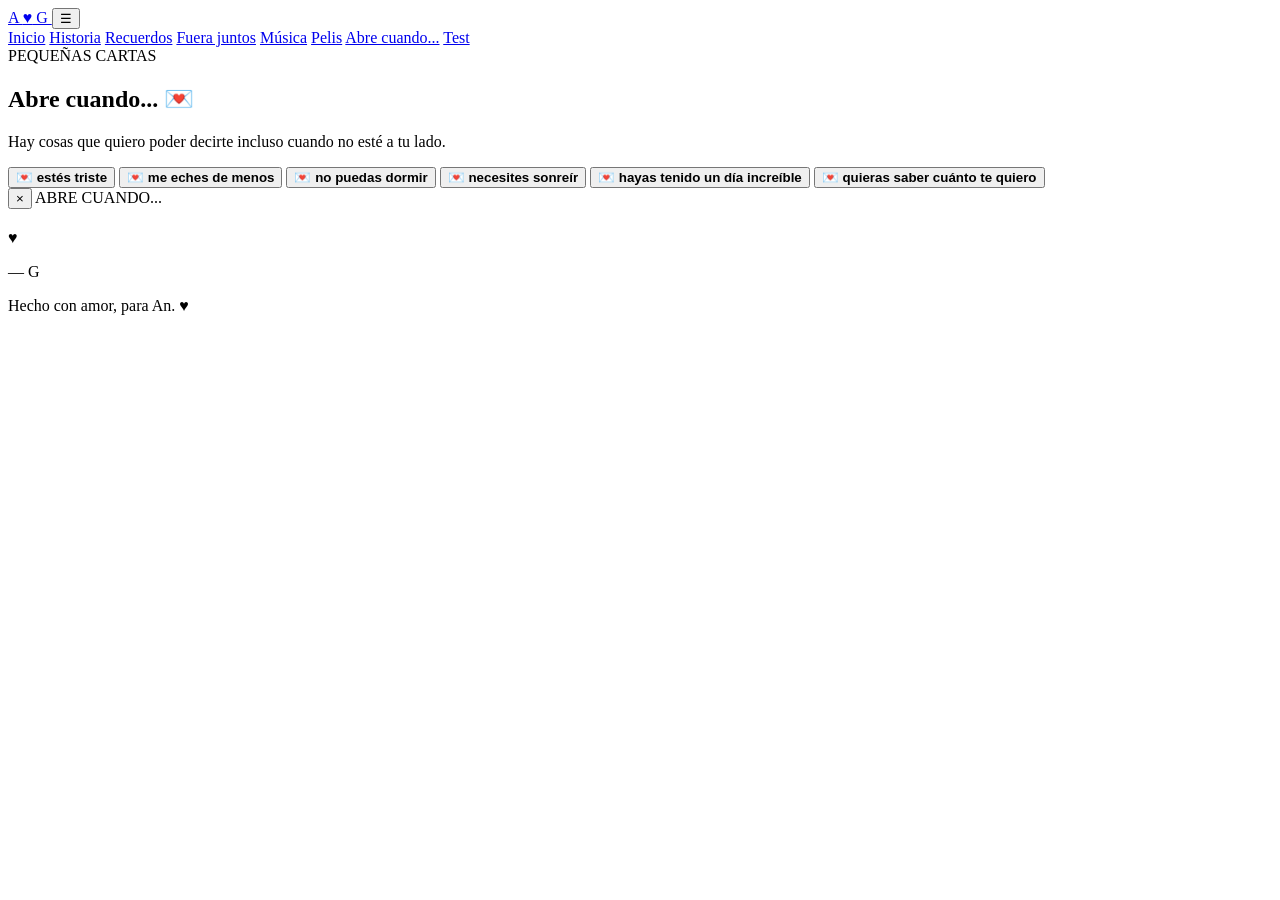
==== abre-cuando.html @ bdfc3ad5 "Create abre-cuando.html" ====
<!DOCTYPE html>
<html lang="es">

<head>

    <meta charset="UTF-8">

    <meta
        name="viewport"
        content="width=device-width, initial-scale=1.0"
    >

    <title>Abre cuando... ♥</title>

    <link rel="stylesheet" href="style.css">

</head>

<body>

<div class="floating-hearts"></div>

<header class="site-header">

    <a href="home.html" class="logo">
        A <span>♥</span> G
    </a>

    <button class="mobile-menu">
        ☰
    </button>

    <nav class="navigation">

        <a href="home.html">Inicio</a>
        <a href="historia.html">Historia</a>
        <a href="recuerdos.html">Recuerdos</a>
        <a href="fuera-juntos.html">Fuera juntos</a>
        <a href="musica.html">Música</a>
        <a href="pelis.html">Pelis</a>
        <a href="abre-cuando.html">Abre cuando...</a>
        <a href="test.html">Test</a>

    </nav>

</header>


<main>

<section class="section">

    <div class="section-heading">

        <span class="small-title">
            PEQUEÑAS CARTAS
        </span>

        <h1>
            Abre cuando... 💌
        </h1>

        <p>
            Hay cosas que quiero poder decirte incluso cuando
            no esté a tu lado.
        </p>

    </div>


    <div class="when-grid">


        <button
            class="when-card"
            data-title="estés triste"
            data-message="ESCRIBE AQUÍ TU CARTA PARA CUANDO ESTÉ TRISTE."
        >

            <span>
                💌
            </span>

            <strong>
                estés triste
            </strong>

        </button>


        <button
            class="when-card"
            data-title="me eches de menos"
            data-message="ESCRIBE AQUÍ TU CARTA PARA CUANDO ME ECHE DE MENOS."
        >

            <span>
                💌
            </span>

            <strong>
                me eches de menos
            </strong>

        </button>


        <button
            class="when-card"
            data-title="no puedas dormir"
            data-message="ESCRIBE AQUÍ TU CARTA DE BUENAS NOCHES."
        >

            <span>
                💌
            </span>

            <strong>
                no puedas dormir
            </strong>

        </button>


        <button
            class="when-card"
            data-title="necesites sonreír"
            data-message="ESCRIBE AQUÍ ALGO QUE SEPAS QUE LE HARÁ SONREÍR."
        >

            <span>
                💌
            </span>

            <strong>
                necesites sonreír
            </strong>

        </button>


        <button
            class="when-card"
            data-title="hayas tenido un día increíble"
            data-message="ESCRIBE AQUÍ UN MENSAJE PARA CELEBRARLO."
        >

            <span>
                💌
            </span>

            <strong>
                hayas tenido un día increíble
            </strong>

        </button>


        <button
            class="when-card"
            data-title="quieras saber cuánto te quiero"
            data-message="ESCRIBE AQUÍ TODO LO QUE QUIERAS DECIRLE."
        >

            <span>
                💌
            </span>

            <strong>
                quieras saber cuánto te quiero
            </strong>

        </button>


    </div>

</section>

</main>


<!-- MODAL -->

<div class="letter-modal" id="letterModal">

    <div class="modal-content">

        <button
            class="modal-close"
            id="modalClose"
        >
            ×
        </button>

        <span class="small-title">
            ABRE CUANDO...
        </span>

        <h2 id="modalTitle">
        </h2>

        <div class="ornament">
            ♥
        </div>

        <p id="modalMessage">
        </p>

        <p class="signature">
            — G
        </p>

    </div>

</div>


<footer>
    Hecho con amor, para An. ♥
</footer>

<script src="script.js"></script>

</body>
</html>
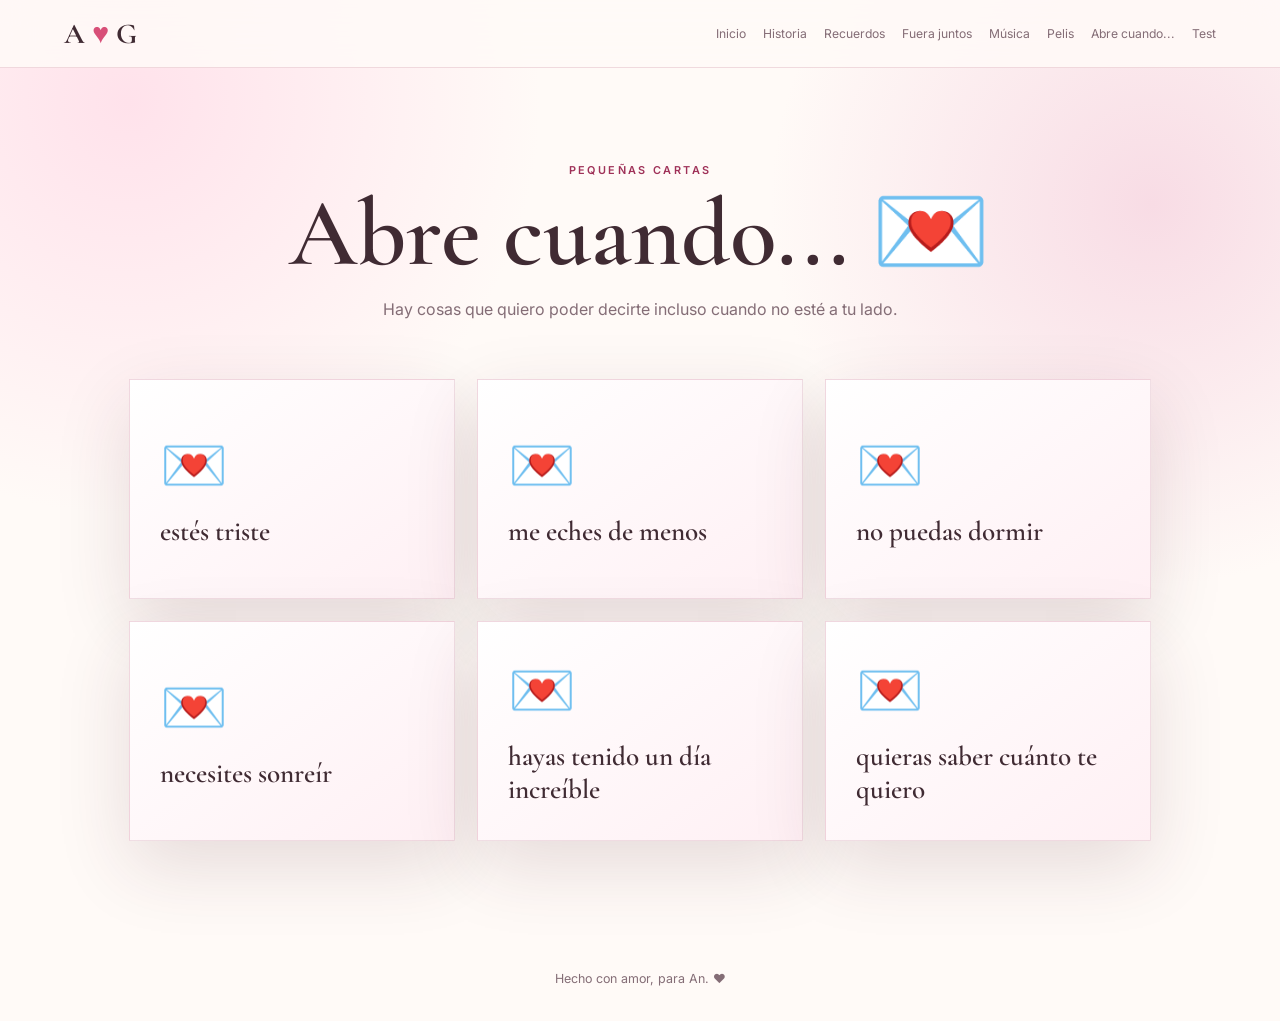
==== commit 7b49ab73: "Update abre-cuando.html" ====
--- a/abre-cuando.html
+++ b/abre-cuando.html
@@ -1,6 +1,6 @@
 <!DOCTYPE html>
 <html lang="es">
-
+    
 <head>
 
     <meta charset="UTF-8">
--- a/style.css
+++ b/style.css
@@ -0,0 +1,2168 @@
+@import url(
+    'https://fonts.googleapis.com/css2?family=Cormorant+Garamond:wght@400;500;600;700&family=Inter:wght@400;500;600&display=swap'
+);
+
+
+/* =========================================
+   VARIABLES
+========================================= */
+
+:root {
+
+    --background: #fffaf7;
+
+    --paper: #ffffff;
+
+    --pink-light: #fff0f4;
+
+    --pink: #d84f78;
+
+    --pink-dark: #9f3158;
+
+    --text: #402b33;
+
+    --muted: #846d76;
+
+    --border: rgba(159, 49, 88, 0.16);
+
+    --shadow:
+        0 25px 70px rgba(77, 35, 51, 0.14);
+
+    --serif:
+        "Cormorant Garamond",
+        Georgia,
+        serif;
+
+    --sans:
+        "Inter",
+        Arial,
+        sans-serif;
+
+}
+
+
+/* =========================================
+   RESET
+========================================= */
+
+* {
+
+    margin: 0;
+
+    padding: 0;
+
+    box-sizing: border-box;
+
+}
+
+
+html {
+
+    scroll-behavior: smooth;
+
+}
+
+
+body {
+
+    min-height: 100vh;
+
+    background:
+
+        radial-gradient(
+            circle at 10% 10%,
+            #ffe2eb,
+            transparent 28%
+        ),
+
+        radial-gradient(
+            circle at 90% 20%,
+            #f8dce5,
+            transparent 27%
+        ),
+
+        var(--background);
+
+    color: var(--text);
+
+    font-family: var(--sans);
+
+    overflow-x: hidden;
+
+}
+
+
+/* textura */
+
+body::before {
+
+    content: "";
+
+    position: fixed;
+
+    inset: 0;
+
+    pointer-events: none;
+
+    opacity: 0.18;
+
+    background-image:
+        radial-gradient(
+            #b65d79 0.5px,
+            transparent 0.5px
+        );
+
+    background-size: 22px 22px;
+
+    z-index: 0;
+
+}
+
+
+img {
+
+    max-width: 100%;
+
+}
+
+
+button,
+input {
+
+    font-family: inherit;
+
+}
+
+
+/* =========================================
+   CORAZONES
+========================================= */
+
+.floating-hearts {
+
+    position: fixed;
+
+    inset: 0;
+
+    pointer-events: none;
+
+    overflow: hidden;
+
+    z-index: 0;
+
+}
+
+
+.floating-heart {
+
+    position: absolute;
+
+    bottom: -40px;
+
+    color: var(--pink);
+
+    opacity: 0.14;
+
+    animation:
+        heartRise linear forwards;
+
+}
+
+
+@keyframes heartRise {
+
+    from {
+
+        transform:
+            translateY(0)
+            rotate(0deg);
+
+        opacity: 0;
+
+    }
+
+    10% {
+
+        opacity: 0.14;
+
+    }
+
+    to {
+
+        transform:
+            translateY(-115vh)
+            rotate(35deg);
+
+        opacity: 0;
+
+    }
+
+}
+
+
+/* =========================================
+   ANIMACIONES DE PÁGINA
+========================================= */
+
+body {
+
+    animation:
+        pageEnter 0.7s ease;
+
+}
+
+
+@keyframes pageEnter {
+
+    from {
+
+        opacity: 0;
+
+        transform: translateY(12px);
+
+    }
+
+    to {
+
+        opacity: 1;
+
+        transform: translateY(0);
+
+    }
+
+}
+
+
+/* =========================================
+   HEADER
+========================================= */
+
+.site-header {
+
+    position: sticky;
+
+    top: 0;
+
+    z-index: 50;
+
+    display: flex;
+
+    align-items: center;
+
+    justify-content: space-between;
+
+    padding:
+        16px
+        5vw;
+
+    background:
+        rgba(255, 250, 247, 0.88);
+
+    backdrop-filter: blur(16px);
+
+    border-bottom:
+        1px solid var(--border);
+
+}
+
+
+.logo {
+
+    text-decoration: none;
+
+    color: var(--text);
+
+    font:
+        700 1.8rem var(--serif);
+
+}
+
+
+.logo span {
+
+    color: var(--pink);
+
+}
+
+
+.navigation {
+
+    display: flex;
+
+    gap: 17px;
+
+    flex-wrap: wrap;
+
+    justify-content: flex-end;
+
+}
+
+
+.navigation a {
+
+    text-decoration: none;
+
+    color: var(--muted);
+
+    font-size: 0.76rem;
+
+    transition: 0.25s;
+
+}
+
+
+.navigation a:hover {
+
+    color: var(--pink-dark);
+
+}
+
+
+.mobile-menu {
+
+    display: none;
+
+    border: 0;
+
+    background: transparent;
+
+    color: var(--pink-dark);
+
+    font-size: 1.5rem;
+
+    cursor: pointer;
+
+}
+
+
+/* =========================================
+   BOTONES
+========================================= */
+
+.button {
+
+    display: inline-flex;
+
+    align-items: center;
+
+    justify-content: center;
+
+    border-radius: 999px;
+
+    padding:
+        14px
+        25px;
+
+    border:
+        1px solid var(--border);
+
+    text-decoration: none;
+
+    cursor: pointer;
+
+    transition:
+        transform 0.25s,
+        box-shadow 0.25s;
+
+    font:
+        500 0.84rem var(--sans);
+
+}
+
+
+.button:hover {
+
+    transform: translateY(-3px);
+
+}
+
+
+.primary {
+
+    color: white;
+
+    background:
+        linear-gradient(
+            135deg,
+            var(--pink),
+            var(--pink-dark)
+        );
+
+    box-shadow:
+        0 12px 28px
+        rgba(159, 49, 88, 0.22);
+
+}
+
+
+.outline {
+
+    color: var(--pink-dark);
+
+    background: transparent;
+
+}
+
+
+/* =========================================
+   TIPOGRAFÍA
+========================================= */
+
+.small-title {
+
+    display: block;
+
+    text-transform: uppercase;
+
+    letter-spacing: 0.22em;
+
+    font-size: 0.68rem;
+
+    font-weight: 600;
+
+    color: var(--pink-dark);
+
+}
+
+
+.ornament {
+
+    display: flex;
+
+    align-items: center;
+
+    justify-content: center;
+
+    gap: 17px;
+
+    margin: 28px 0;
+
+    color: var(--pink);
+
+}
+
+
+.ornament::before,
+.ornament::after {
+
+    content: "";
+
+    width: 70px;
+
+    height: 1px;
+
+    background: var(--border);
+
+}
+
+
+/* =========================================
+   SECCIONES
+========================================= */
+
+.section {
+
+    position: relative;
+
+    z-index: 1;
+
+    max-width: 1150px;
+
+    margin: auto;
+
+    padding:
+        95px 5vw;
+
+}
+
+
+.section-heading {
+
+    max-width: 760px;
+
+    margin:
+        0 auto 55px;
+
+    text-align: center;
+
+}
+
+
+.section-heading h1 {
+
+    margin: 14px 0 18px;
+
+    font:
+        600 clamp(
+            3.5rem,
+            8vw,
+            6rem
+        ) / 0.9 var(--serif);
+
+}
+
+
+.section-heading h2 {
+
+    margin:
+        14px 0 18px;
+
+    font:
+        600 clamp(
+            2.7rem,
+            6vw,
+            4.5rem
+        ) / 0.95 var(--serif);
+
+}
+
+
+.section-heading p {
+
+    color: var(--muted);
+
+    line-height: 1.8;
+
+}
+
+
+/* =========================================
+   PORTADA / SOBRE
+========================================= */
+
+.entrance-page {
+
+    min-height: 100vh;
+
+    display: grid;
+
+    place-items: center;
+
+}
+
+
+.entrance {
+
+    width: 100%;
+
+    min-height: 100vh;
+
+    display: grid;
+
+    place-items: center;
+
+    padding: 30px;
+
+}
+
+
+.envelope-container {
+
+    width:
+        min(600px, 100%);
+
+    position: relative;
+
+    cursor: pointer;
+
+}
+
+
+.envelope {
+
+    position: relative;
+
+    height: 440px;
+
+    margin-top: 40px;
+
+    perspective: 1200px;
+
+}
+
+
+.envelope-body {
+
+    position: absolute;
+
+    inset: 0;
+
+    z-index: 2;
+
+    background:
+        linear-gradient(
+            145deg,
+            #f2bdcb,
+            #df91a9
+        );
+
+    box-shadow: var(--shadow);
+
+}
+
+
+.envelope-flap {
+
+    position: absolute;
+
+    left: 0;
+
+    top: 0;
+
+    width: 100%;
+
+    height: 62%;
+
+    background: #efb2c2;
+
+    clip-path:
+        polygon(
+            0 0,
+            100% 0,
+            50% 72%
+        );
+
+    transform-origin: top;
+
+    z-index: 5;
+
+    transition:
+        transform 1s
+        cubic-bezier(
+            .2,
+            .8,
+            .2,
+            1
+        );
+
+}
+
+
+.envelope-seal {
+
+    position: absolute;
+
+    z-index: 7;
+
+    left: 50%;
+
+    top: 42%;
+
+    transform:
+        translate(-50%, -50%);
+
+    width: 70px;
+
+    height: 70px;
+
+    border-radius: 50%;
+
+    display: grid;
+
+    place-items: center;
+
+    color: white;
+
+    background: var(--pink);
+
+    font-size: 1.7rem;
+
+    box-shadow:
+        0 10px 25px
+        rgba(159, 49, 88, 0.25);
+
+    transition: 0.6s;
+
+}
+
+
+.letter-inside {
+
+    position: absolute;
+
+    z-index: 1;
+
+    left: 8%;
+
+    right: 8%;
+
+    top: 20px;
+
+    min-height: 390px;
+
+    padding:
+        50px 35px;
+
+    background:
+        var(--background);
+
+    text-align: center;
+
+    box-shadow:
+        0 10px 25px
+        rgba(80, 35, 50, 0.08);
+
+    transition:
+        1s
+        cubic-bezier(
+            .2,
+            .8,
+            .2,
+            1
+        );
+
+}
+
+
+.letter-inside h1 {
+
+    font:
+        600 3rem var(--serif);
+
+}
+
+
+.letter-inside p {
+
+    color: var(--muted);
+
+    line-height: 1.7;
+
+}
+
+
+.letter-inside input {
+
+    width: 100%;
+
+    padding: 15px;
+
+    margin:
+        10px 0;
+
+    border:
+        1px solid var(--border);
+
+    border-radius: 999px;
+
+    outline: none;
+
+    text-align: center;
+
+    background: white;
+
+}
+
+
+.captcha-message {
+
+    min-height: 20px;
+
+    margin-top: 10px;
+
+    color: var(--pink-dark) !important;
+
+}
+
+
+.envelope-hint {
+
+    text-align: center;
+
+    margin-top: 20px;
+
+    color: var(--muted);
+
+    font-size: 0.75rem;
+
+}
+
+
+.envelope-open .envelope-flap {
+
+    transform:
+        rotateX(180deg);
+
+    z-index: 0;
+
+}
+
+
+.envelope-open .envelope-seal {
+
+    opacity: 0;
+
+    transform:
+        translate(-50%, -50%)
+        scale(0.5);
+
+}
+
+
+.envelope-open .letter-inside {
+
+    transform:
+        translateY(-120px);
+
+}
+
+
+/* =========================================
+   CARTA PRINCIPAL
+========================================= */
+
+.hero-letter {
+
+    min-height:
+        calc(100vh - 75px);
+
+    display: grid;
+
+    place-items: center;
+
+    padding:
+        50px 5vw;
+
+}
+
+
+.main-letter {
+
+    width:
+        min(820px, 100%);
+
+    padding:
+        80px 9vw;
+
+    text-align: center;
+
+    background:
+        rgba(255,255,255,0.76);
+
+    border:
+        1px solid var(--border);
+
+    box-shadow: var(--shadow);
+
+}
+
+
+.main-letter h1 {
+
+    font:
+        600 clamp(
+            4.5rem,
+            11vw,
+            8rem
+        ) / 0.76 var(--serif);
+
+}
+
+
+.main-letter h1 em {
+
+    color: var(--pink);
+
+    font-style: italic;
+
+    font-weight: 400;
+
+}
+
+
+.hero-text {
+
+    max-width: 600px;
+
+    margin: auto;
+
+    color: var(--muted);
+
+    font:
+        1.25rem/1.8 var(--serif);
+
+}
+
+
+.signature {
+
+    margin-top: 25px;
+
+    font:
+        italic 1.5rem var(--serif) !important;
+
+}
+
+
+/* =========================================
+   PORTALES
+========================================= */
+
+.portal-grid {
+
+    display: grid;
+
+    grid-template-columns:
+        repeat(4, 1fr);
+
+    gap: 18px;
+
+}
+
+
+.portal {
+
+    min-height: 220px;
+
+    padding: 27px;
+
+    background:
+        rgba(255,255,255,0.7);
+
+    border:
+        1px solid var(--border);
+
+    box-shadow: var(--shadow);
+
+    text-decoration: none;
+
+    transition: 0.3s;
+
+}
+
+
+.portal:hover {
+
+    transform:
+        translateY(-7px);
+
+}
+
+
+.portal-number {
+
+    color: var(--pink);
+
+    font-size: 0.68rem;
+
+    letter-spacing: 0.15em;
+
+}
+
+
+.portal-icon {
+
+    margin-top: 25px;
+
+    font-size: 2.3rem;
+
+}
+
+
+.portal h3 {
+
+    margin-top: 10px;
+
+    font:
+        600 1.65rem var(--serif);
+
+}
+
+
+.portal p {
+
+    margin-top: 7px;
+
+    color: var(--muted);
+
+    font-size: 0.82rem;
+
+    line-height: 1.55;
+
+}
+
+
+.quote-section {
+
+    position: relative;
+
+    z-index: 1;
+
+    padding:
+        100px 5vw;
+
+    text-align: center;
+
+    background:
+        rgba(216,79,120,0.06);
+
+}
+
+
+.quote-section p {
+
+    margin-bottom: 25px;
+
+    font:
+        italic 2.2rem var(--serif);
+
+}
+
+
+/* =========================================
+   TIMELINE
+========================================= */
+
+.timeline {
+
+    max-width: 950px;
+
+    margin: auto;
+
+    position: relative;
+
+}
+
+
+.timeline::before {
+
+    content: "";
+
+    position: absolute;
+
+    left: 27px;
+
+    top: 0;
+
+    bottom: 0;
+
+    width: 1px;
+
+    background: var(--border);
+
+}
+
+
+.timeline-item {
+
+    display: grid;
+
+    grid-template-columns:
+        55px 300px 1fr;
+
+    gap: 25px;
+
+    align-items: center;
+
+    margin-bottom: 65px;
+
+}
+
+
+.timeline-dot {
+
+    width: 55px;
+
+    height: 55px;
+
+    border-radius: 50%;
+
+    display: grid;
+
+    place-items: center;
+
+    background: var(--background);
+
+    border:
+        1px solid var(--border);
+
+    color: var(--pink);
+
+    z-index: 2;
+
+}
+
+
+.timeline-photo {
+
+    height: 310px;
+
+    overflow: hidden;
+
+    background: var(--pink-light);
+
+    box-shadow: var(--shadow);
+
+}
+
+
+.timeline-photo img {
+
+    width: 100%;
+
+    height: 100%;
+
+    object-fit: cover;
+
+    display: block;
+
+    transition: 0.5s;
+
+}
+
+
+.timeline-photo:hover img {
+
+    transform: scale(1.04);
+
+}
+
+
+.timeline-content span {
+
+    font-size: 0.65rem;
+
+    text-transform: uppercase;
+
+    letter-spacing: 0.15em;
+
+    color: var(--pink-dark);
+
+}
+
+
+.timeline-content h2 {
+
+    margin: 8px 0;
+
+    font:
+        600 2.4rem var(--serif);
+
+}
+
+
+.timeline-content p {
+
+    color: var(--muted);
+
+    line-height: 1.75;
+
+}
+
+
+/* =========================================
+   RECUERDOS
+========================================= */
+
+.memory-grid {
+
+    display: grid;
+
+    grid-template-columns:
+        repeat(2, 1fr);
+
+    gap: 25px;
+
+}
+
+
+.memory-card {
+
+    background:
+        rgba(255,255,255,0.75);
+
+    border:
+        1px solid var(--border);
+
+    box-shadow: var(--shadow);
+
+    overflow: hidden;
+
+}
+
+
+.memory-image {
+
+    height: 350px;
+
+    overflow: hidden;
+
+}
+
+
+.memory-image img {
+
+    width: 100%;
+
+    height: 100%;
+
+    object-fit: cover;
+
+    display: block;
+
+    transition: 0.5s;
+
+}
+
+
+.memory-card:hover .memory-image img {
+
+    transform: scale(1.04);
+
+}
+
+
+.memory-content {
+
+    padding: 28px;
+
+}
+
+
+.memory-content span {
+
+    color: var(--pink-dark);
+
+    font-size: 0.65rem;
+
+    letter-spacing: 0.15em;
+
+}
+
+
+.memory-content h2 {
+
+    margin:
+        8px 0;
+
+    font:
+        600 2.2rem var(--serif);
+
+}
+
+
+.memory-content p {
+
+    color: var(--muted);
+
+    line-height: 1.7;
+
+}
+
+
+.memory-date {
+
+    margin-bottom: 12px;
+
+    font-size: 0.75rem;
+
+}
+
+
+/* =========================================
+   PLANES
+========================================= */
+
+.plans-grid {
+
+    display: grid;
+
+    grid-template-columns:
+        repeat(3, 1fr);
+
+    gap: 20px;
+
+}
+
+
+.plan-card {
+
+    padding: 30px;
+
+    background:
+        rgba(255,255,255,0.72);
+
+    border:
+        1px solid var(--border);
+
+    box-shadow: var(--shadow);
+
+}
+
+
+.plan-icon {
+
+    font-size: 2.7rem;
+
+    margin-bottom: 18px;
+
+}
+
+
+.plan-card h2 {
+
+    font:
+        600 1.9rem var(--serif);
+
+}
+
+
+.plan-card p {
+
+    color: var(--muted);
+
+    line-height: 1.65;
+
+    margin:
+        8px 0 20px;
+
+}
+
+
+.plan-check,
+.movie-check {
+
+    border: 0;
+
+    background: transparent;
+
+    color: var(--pink-dark);
+
+    cursor: pointer;
+
+}
+
+
+.completed {
+
+    text-decoration: line-through;
+
+    opacity: 0.5;
+
+}
+
+
+/* =========================================
+   MÚSICA
+========================================= */
+
+.songs {
+
+    max-width: 850px;
+
+    margin: auto;
+
+    display: grid;
+
+    gap: 15px;
+
+}
+
+
+.song-card {
+
+    display: grid;
+
+    grid-template-columns:
+        82px 1fr 45px;
+
+    gap: 20px;
+
+    align-items: center;
+
+    padding: 15px;
+
+    background:
+        rgba(255,255,255,0.72);
+
+    border:
+        1px solid var(--border);
+
+    box-shadow: var(--shadow);
+
+}
+
+
+.album-cover {
+
+    width: 82px;
+
+    height: 82px;
+
+    display: grid;
+
+    place-items: center;
+
+    color: white;
+
+    background:
+        linear-gradient(
+            135deg,
+            var(--pink),
+            var(--pink-dark)
+        );
+
+    font-size: 1.8rem;
+
+}
+
+
+.song-info span {
+
+    color: var(--pink);
+
+    font-size: 0.65rem;
+
+}
+
+
+.song-info h2 {
+
+    font:
+        600 2rem var(--serif);
+
+}
+
+
+.song-info p {
+
+    color: var(--muted);
+
+    font-size: 0.85rem;
+
+}
+
+
+.song-info .song-story {
+
+    margin-top: 7px;
+
+    font-size: 0.78rem;
+
+}
+
+
+.play-button {
+
+    width: 45px;
+
+    height: 45px;
+
+    border-radius: 50%;
+
+    display: grid;
+
+    place-items: center;
+
+    background: var(--pink-light);
+
+    color: var(--pink-dark);
+
+    text-decoration: none;
+
+}
+
+
+/* =========================================
+   PELÍCULAS
+========================================= */
+
+.movies-grid {
+
+    display: grid;
+
+    grid-template-columns:
+        repeat(2, 1fr);
+
+    gap: 25px;
+
+}
+
+
+.movie-card {
+
+    background:
+        rgba(255,255,255,0.72);
+
+    border:
+        1px solid var(--border);
+
+    box-shadow: var(--shadow);
+
+    overflow: hidden;
+
+}
+
+
+.movie-image {
+
+    height: 400px;
+
+    background: var(--pink-light);
+
+}
+
+
+.movie-image img {
+
+    width: 100%;
+
+    height: 100%;
+
+    object-fit: cover;
+
+    display: block;
+
+}
+
+
+.movie-content {
+
+    padding: 25px;
+
+}
+
+
+.movie-content span {
+
+    color: var(--pink-dark);
+
+    font-size: 0.65rem;
+
+    letter-spacing: 0.15em;
+
+}
+
+
+.movie-content h2 {
+
+    margin:
+        8px 0;
+
+    font:
+        600 2.2rem var(--serif);
+
+}
+
+
+.movie-content p {
+
+    color: var(--muted);
+
+    margin-bottom: 18px;
+
+}
+
+
+/* =========================================
+   ABRE CUANDO
+========================================= */
+
+.when-grid {
+
+    display: grid;
+
+    grid-template-columns:
+        repeat(3, 1fr);
+
+    gap: 22px;
+
+}
+
+
+.when-card {
+
+    min-height: 220px;
+
+    padding: 30px;
+
+    border:
+        1px solid var(--border);
+
+    background:
+        linear-gradient(
+            145deg,
+            white,
+            var(--pink-light)
+        );
+
+    box-shadow: var(--shadow);
+
+    cursor: pointer;
+
+    transition: 0.3s;
+
+    text-align: left;
+
+}
+
+
+.when-card:hover {
+
+    transform:
+        translateY(-7px)
+        rotate(-1deg);
+
+}
+
+
+.when-card span {
+
+    display: block;
+
+    font-size: 3.4rem;
+
+    margin-bottom: 18px;
+
+}
+
+
+.when-card strong {
+
+    font:
+        600 1.7rem var(--serif);
+
+    color: var(--text);
+
+}
+
+
+/* =========================================
+   MODAL
+========================================= */
+
+.letter-modal {
+
+    position: fixed;
+
+    inset: 0;
+
+    z-index: 100;
+
+    display: none;
+
+    place-items: center;
+
+    padding: 25px;
+
+    background:
+        rgba(50,25,35,0.48);
+
+    backdrop-filter: blur(7px);
+
+}
+
+
+.letter-modal.active {
+
+    display: grid;
+
+}
+
+
+.modal-content {
+
+    position: relative;
+
+    width:
+        min(650px, 100%);
+
+    padding: 55px;
+
+    background: var(--background);
+
+    box-shadow: var(--shadow);
+
+    text-align: center;
+
+}
+
+
+.modal-content h2 {
+
+    margin-top: 8px;
+
+    font:
+        600 3rem var(--serif);
+
+}
+
+
+.modal-content p {
+
+    color: var(--muted);
+
+    line-height: 1.8;
+
+}
+
+
+.modal-close {
+
+    position: absolute;
+
+    right: 20px;
+
+    top: 12px;
+
+    border: 0;
+
+    background: transparent;
+
+    font-size: 2rem;
+
+    color: var(--muted);
+
+    cursor: pointer;
+
+}
+
+
+/* =========================================
+   TEST
+========================================= */
+
+.quiz {
+
+    max-width: 800px;
+
+    margin: auto;
+
+}
+
+
+.question {
+
+    padding: 28px;
+
+    margin-bottom: 18px;
+
+    background:
+        rgba(255,255,255,0.72);
+
+    border:
+        1px solid var(--border);
+
+    box-shadow: var(--shadow);
+
+}
+
+
+.question > span {
+
+    color: var(--pink);
+
+    font-weight: 600;
+
+}
+
+
+.question h2 {
+
+    margin:
+        8px 0 20px;
+
+    font:
+        600 2rem var(--serif);
+
+}
+
+
+.question label {
+
+    display: block;
+
+    padding: 12px;
+
+    border-radius: 10px;
+
+    color: var(--muted);
+
+    cursor: pointer;
+
+    transition: 0.2s;
+
+}
+
+
+.question label:hover {
+
+    background: var(--pink-light);
+
+}
+
+
+.question input {
+
+    accent-color: var(--pink);
+
+    margin-right: 8px;
+
+}
+
+
+.quiz-result {
+
+    margin-top: 25px;
+
+    padding: 30px;
+
+    background: var(--pink-light);
+
+    border:
+        1px solid var(--border);
+
+    text-align: center;
+
+}
+
+
+.quiz-result h2 {
+
+    font:
+        600 2.5rem var(--serif);
+
+}
+
+
+/* =========================================
+   PÁGINA FINAL
+========================================= */
+
+.final-page {
+
+    display: grid;
+
+    place-items: center;
+
+}
+
+
+.final-container {
+
+    min-height: 100vh;
+
+    width: 100%;
+
+    display: grid;
+
+    place-items: center;
+
+    padding: 25px;
+
+}
+
+
+.final-card {
+
+    width:
+        min(720px, 100%);
+
+    padding:
+        60px 30px;
+
+    text-align: center;
+
+    background:
+        rgba(255,255,255,0.78);
+
+    border:
+        1px solid var(--border);
+
+    box-shadow: var(--shadow);
+
+}
+
+
+.final-heart {
+
+    color: var(--pink);
+
+    font-size: 7rem;
+
+    animation:
+        heartPulse 1.5s infinite;
+
+}
+
+
+@keyframes heartPulse {
+
+    50% {
+
+        transform: scale(1.1);
+
+    }
+
+}
+
+
+.final-card h1 {
+
+    margin:
+        10px 0;
+
+    font:
+        600 clamp(
+            4rem,
+            11vw,
+            7rem
+        ) var(--serif);
+
+}
+
+
+.final-card > p {
+
+    color: var(--muted);
+
+}
+
+
+.final-buttons {
+
+    min-height: 190px;
+
+    display: flex;
+
+    align-items: center;
+
+    justify-content: center;
+
+    gap: 16px;
+
+    position: relative;
+
+}
+
+
+.yes-button {
+
+    transition:
+        transform 0.3s ease;
+
+}
+
+
+.no-button {
+
+    transition:
+        transform 0.25s ease,
+        opacity 0.3s;
+
+}
+
+
+/* =========================================
+   FOOTER
+========================================= */
+
+footer {
+
+    position: relative;
+
+    z-index: 1;
+
+    text-align: center;
+
+    padding: 35px;
+
+    color: var(--muted);
+
+    font-size: 0.78rem;
+
+}
+
+
+/* =========================================
+   RESPONSIVE
+========================================= */
+
+@media(max-width: 1000px) {
+
+    .portal-grid {
+
+        grid-template-columns:
+            repeat(2, 1fr);
+
+    }
+
+
+    .plans-grid {
+
+        grid-template-columns:
+            repeat(2, 1fr);
+
+    }
+
+
+    .when-grid {
+
+        grid-template-columns:
+            repeat(2, 1fr);
+
+    }
+
+
+    .navigation {
+
+        display: none;
+
+    }
+
+
+    .mobile-menu {
+
+        display: block;
+
+    }
+
+
+    .mobile-menu-open .navigation {
+
+        display: flex;
+
+        position: absolute;
+
+        left: 0;
+
+        right: 0;
+
+        top: 100%;
+
+        padding: 20px 5vw;
+
+        flex-direction: column;
+
+        background:
+            rgba(255,250,247,0.98);
+
+    }
+
+
+    .timeline-item {
+
+        grid-template-columns:
+            55px 1fr;
+
+    }
+
+
+    .timeline-photo {
+
+        grid-column: 2;
+
+    }
+
+
+    .timeline-content {
+
+        grid-column: 2;
+
+    }
+
+}
+
+
+@media(max-width: 650px) {
+
+    .portal-grid,
+    .plans-grid,
+    .memory-grid,
+    .movies-grid,
+    .when-grid {
+
+        grid-template-columns: 1fr;
+
+    }
+
+
+    .main-letter {
+
+        padding:
+            60px 25px;
+
+    }
+
+
+    .main-letter h1 {
+
+        font-size: 4.5rem;
+
+    }
+
+
+    .timeline-item {
+
+        grid-template-columns:
+            42px 1fr;
+
+        gap: 15px;
+
+    }
+
+
+    .timeline::before {
+
+        left: 20px;
+
+    }
+
+
+    .timeline-dot {
+
+        width: 42px;
+
+        height: 42px;
+
+    }
+
+
+    .timeline-photo,
+    .timeline-content {
+
+        grid-column: 2;
+
+    }
+
+
+    .song-card {
+
+        grid-template-columns:
+            65px 1fr;
+
+    }
+
+
+    .album-cover {
+
+        width: 65px;
+
+        height: 65px;
+
+    }
+
+
+    .play-button {
+
+        grid-column: 2;
+
+    }
+
+
+    .section {
+
+        padding:
+            70px 5vw;
+
+    }
+
+
+    .modal-content {
+
+        padding:
+            45px 25px;
+
+    }
+
+}
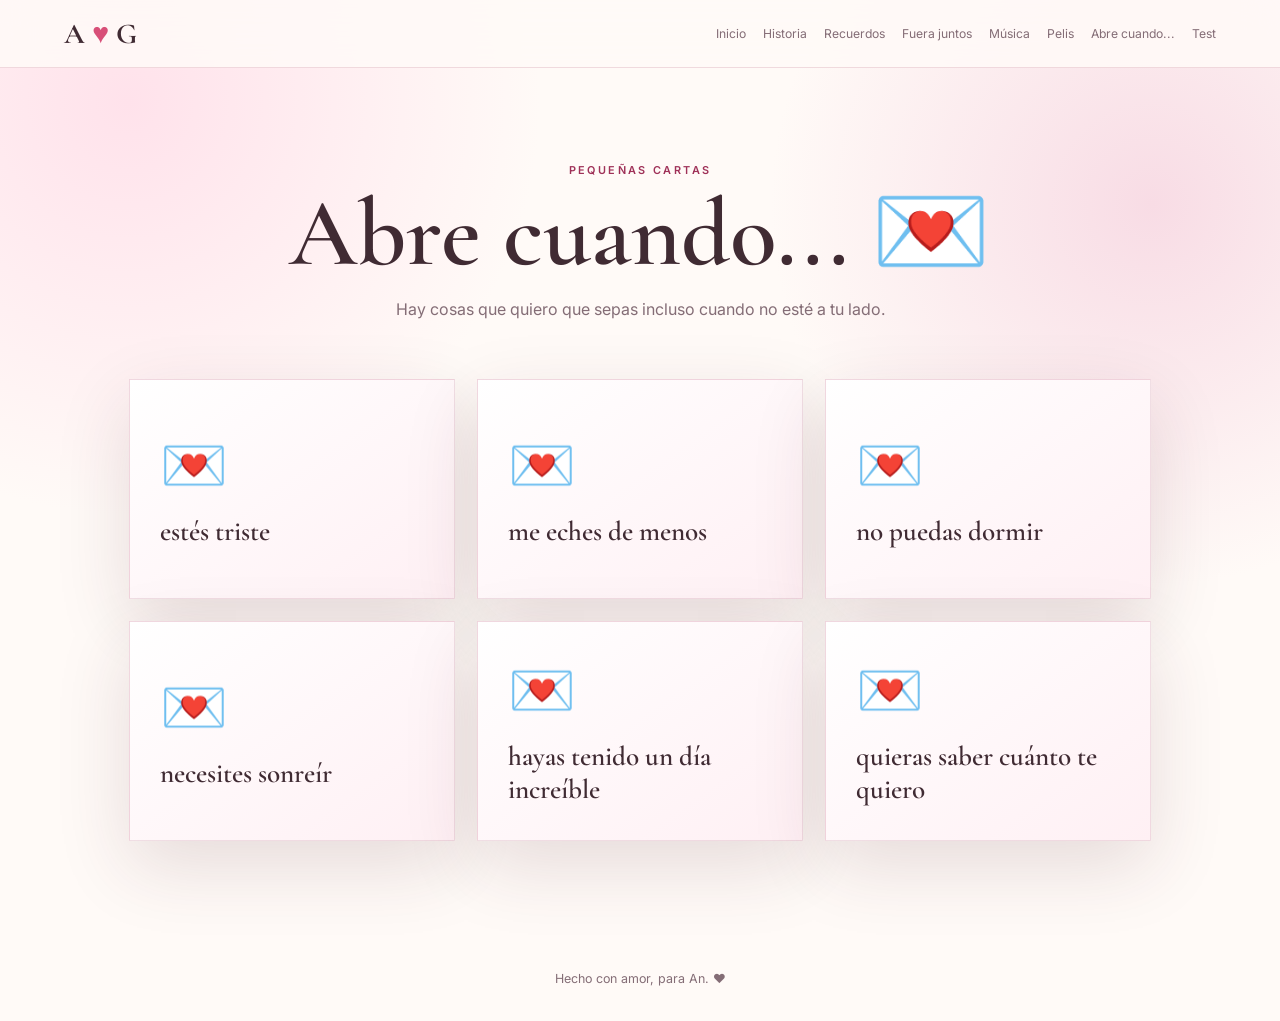
==== commit 6c0d6fee: "Update abre-cuando.html" ====
--- a/abre-cuando.html
+++ b/abre-cuando.html
@@ -61,7 +61,7 @@
         </h1>
 
         <p>
-            Hay cosas que quiero poder decirte incluso cuando
+            Hay cosas que quiero que sepas incluso cuando
             no esté a tu lado.
         </p>
 
@@ -74,7 +74,13 @@
         <button
             class="when-card"
             data-title="estés triste"
-            data-message="ESCRIBE AQUÍ TU CARTA PARA CUANDO ESTÉ TRISTE."
+            data-message="Recuerda que no todo es tan malo,
+            ni tan negro como ahora lo ves,
+            la vida te tiene muchas cosas buenas,
+            mucha gente te quiere y entre ellas nunca dudes que estoy yo.
+            Ahora no es el mejor momento pero piensa en las cosas buenas
+            y apoyate sin dudarlo en la gente que te quiere
+            tu puedes con todo mi chica."
         >
 
             <span>
